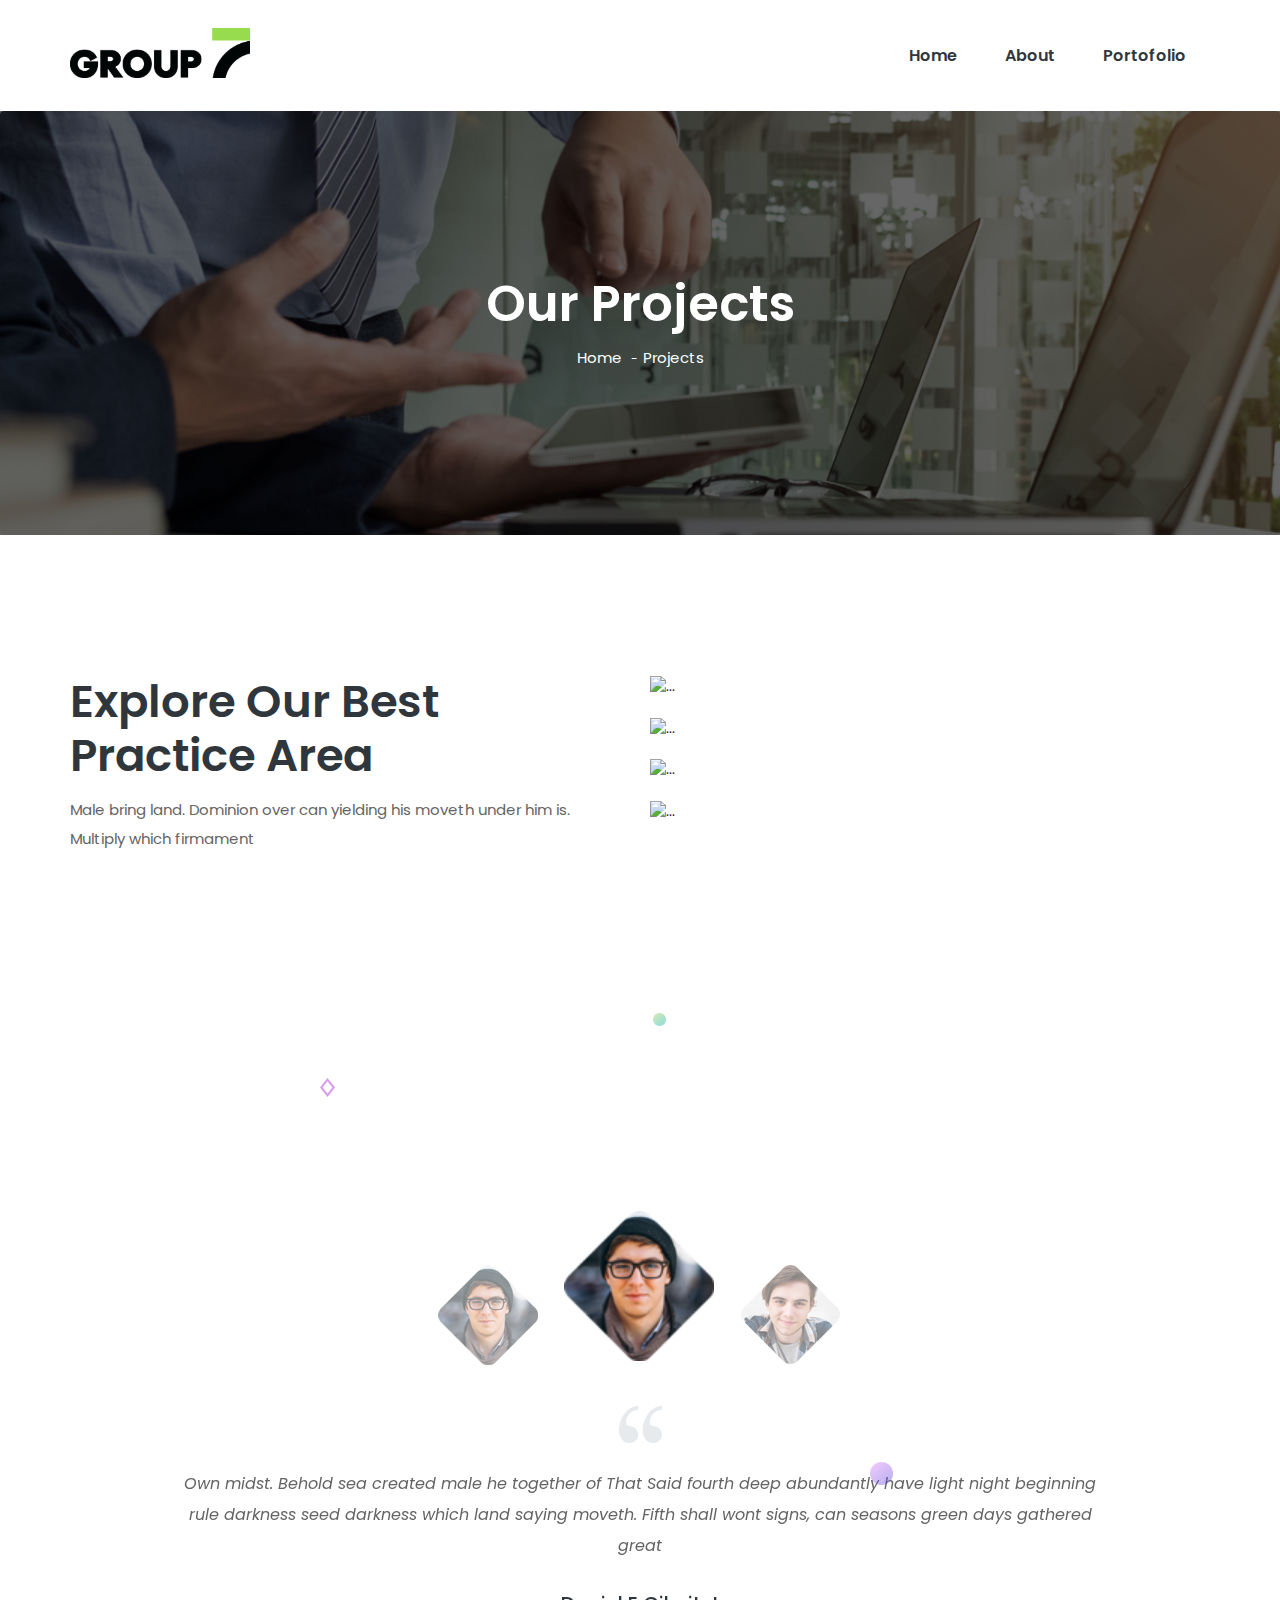
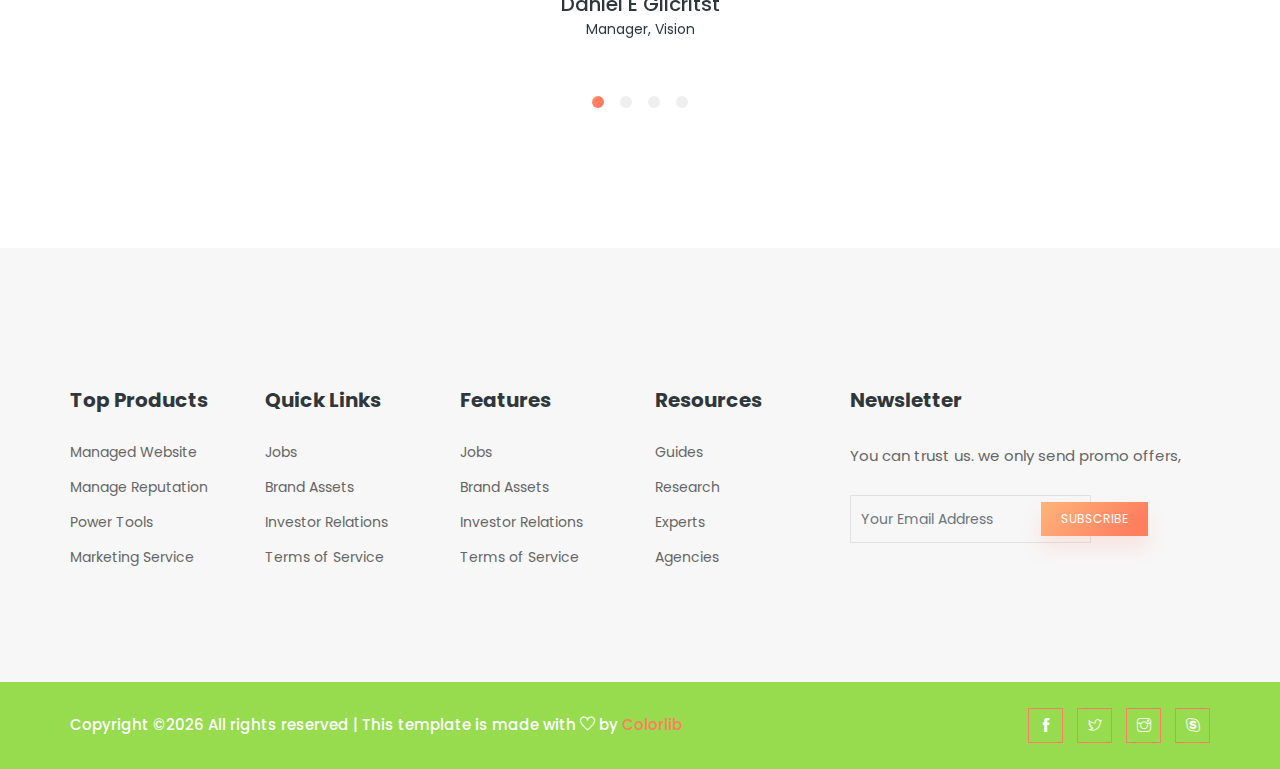
==== project.html @ 5578998d "First Commit" ====
<!doctype html>
<html lang="en">

<head>
    <!-- Required meta tags -->
    <meta charset="utf-8">
    <meta name="viewport" content="width=device-width, initial-scale=1, shrink-to-fit=no">
    <title>Bizcon</title>
    <link rel="icon" href="img/favicon.png">
    <!-- Bootstrap CSS -->
    <link rel="stylesheet" href="css/bootstrap.min.css">
    <!-- animate CSS -->
    <link rel="stylesheet" href="css/animate.css">
    <!-- owl carousel CSS -->
    <link rel="stylesheet" href="css/owl.carousel.min.css">
    <!-- themify CSS -->
    <link rel="stylesheet" href="css/themify-icons.css">
    <!-- flaticon CSS -->
    <link rel="stylesheet" href="css/flaticon.css">
    <!-- font awesome CSS -->
    <link rel="stylesheet" href="css/magnific-popup.css">
    <!-- swiper CSS -->
    <link rel="stylesheet" href="css/slick.css">
    <!-- style CSS -->
    <link rel="stylesheet" href="css/style.css">
</head>

<body>
    <!--::header part start::-->
    <header class="main_menu">
        <div class="container">
            <div class="row align-items-center">
                <div class="col-lg-12">
                    <nav class="navbar navbar-expand-lg navbar-light">
                        <a class="navbar-brand" href="index.html"> <img src="img/logo.png" alt="logo"> </a>
                        <button class="navbar-toggler" type="button" data-toggle="collapse"
                            data-target="#navbarSupportedContent" aria-controls="navbarSupportedContent"
                            aria-expanded="false" aria-label="Toggle navigation">
                            <span class="navbar-toggler-icon"></span>
                        </button>

                        <div class="collapse navbar-collapse main-menu-item justify-content-end"
                        id="navbarSupportedContent">
                        <ul class="navbar-nav">
                            <li class="nav-item active">
                                <a class="nav-link" href="index.html" style="font-weight: 600;">Home </a>
                            </li>
                            <li class="nav-item">
                                <a class="nav-link" href="about.html" style="font-weight: 600;">About</a>
                            </li>
                            <li class="nav-item active">
                                <a class="nav-link" href="project.html" style="font-weight: 600;">Portofolio</a>
                            </li>
                        </ul>
                    </div>
                    </nav>
                </div>
            </div>
        </div>
    </header>
    <!-- Header part end-->

    <!--::breadcrumb part start::-->
    <section class="breadcrumb breadcrumb_bg">
        <div class="container">
            <div class="row">
                <div class="col-lg-12">
                    <div class="breadcrumb_iner">
                        <div class="breadcrumb_iner_item">
                            <h2>Our Projects</h2>
                            <p>Home <span>-</span>Projects</p>
                        </div>
                    </div>
                </div>
            </div>
        </div>
    </section>
    <!--::breadcrumb part start::-->
    <section class="portfolio_part padding_top">
        <div class="container">
            <div class="row">
                <div class="col-lg-12">
                    <div class="card-columns">
                        <div class="card">
                            <blockquote class="blockquote mb-0">
                                <h2>Explore Our Best
                                    Practice Area</h2>
                                <p>Male bring land. Dominion over can yielding his moveth under him is.
                                    Multiply which firmament</p>
                            </blockquote>
                        </div>
                        <div class="card">
                            <img src="img/gallery/gallery_item.png" class="card-img-top" alt="...">
                            <div class="card-body">
                                <a href="">
                                    <h5 class="card-title">Startup Project</h5>
                                </a>
                                <p class="card-text">All days lights grass midst from unto</p>
                            </div>
                        </div>
                        <div class="card">
                            <img src="img/gallery/gallery_item_1.png" class="card-img-top" alt="...">
                            <div class="card-body">
                                <a href="">
                                    <h5 class="card-title">Startup Project</h5>
                                </a>
                                <p class="card-text">All days lights grass midst from unto</p>
                            </div>
                        </div>
                        <div class="card">
                            <img src="img/gallery/gallery_item_2.png" class="card-img-top" alt="...">
                            <div class="card-body">
                                <a href="">
                                    <h5 class="card-title">Startup Project</h5>
                                </a>
                                <p class="card-text">All days lights grass midst from unto</p>
                            </div>
                        </div>
                        <div class="card">
                            <img src="img/gallery/gallery_item_3.png" class="card-img-top" alt="...">
                            <div class="card-body">
                                <a href="">
                                    <h5 class="card-title">Startup Project</h5>
                                </a>
                                <p class="card-text">All days lights grass midst from unto</p>
                            </div>
                        </div>
                    </div>
                </div>

            </div>
        </div>
    </section>

    <!--::review_part start::-->
    <section class="review_part section_padding">
        <div class="container">
            <div class="row justify-content-center">
                <div class="col-xl-5">
                    <div class="section_tittle text-center">
                        <h2>Customer Are Saying</h2>
                        <p>Winged hath had face creepeth abundantly so shall </p>
                    </div>
                </div>
            </div>
            <div class="row justify-content-center">
                <div class="col-lg-6 col-xl-5">
                    <!-- THUMBNAILS -->
                    <div class="slider-nav-thumbnails">
                        <div class="slider-thumbnails">
                            <img src="img/client/client_1.png" alt="slide" class="image">
                        </div>
                        <div class="slider-thumbnails">
                            <img src="img/client/client_2.png" alt="slide" class="image">
                        </div>
                        <div class="slider-thumbnails">
                            <img src="img/client/client_1.png" alt="slide" class="image">
                        </div>
                        <div class="slider-thumbnails">
                            <img src="img/client/client_1.png" alt="slide" class="image">
                        </div>
                    </div>
                </div>
                <div class="col-lg-10">
                    <!-- MAIN SLIDES -->
                    <div class="slider">
                        <div data-index="1">
                            <div class="client_review_text text-center">
                                <img src="img/icon/quate.svg" class="quate_icon" alt="quate">
                                <p>Own midst. Behold sea created male he together of That Said fourth deep abundantly
                                    have light night beginning rule darkness seed darkness which land saying moveth.
                                    Fifth shall wont signs, can seasons green days gathered great</p>
                                <h3>Daniel E Gilcritst</h3>
                                <h5>Manager, Vision</h5>
                            </div>
                        </div>
                        <div data-index="2">
                            <div class="client_review_text text-center">
                                <img src="img/icon/quate.svg" class="quate_icon" alt="quate">
                                <p>Own midst. Behold sea created male he together of That Said fourth deep abundantly
                                    have light night beginning rule darkness seed darkness which land saying moveth.
                                    Fifth shall wont signs, can seasons green days gathered great</p>
                                <h3>Daniel E Gilcritst</h3>
                                <h5>Manager, Vision</h5>
                            </div>
                        </div>
                        <div data-index="3">
                            <div class="client_review_text text-center">
                                <img src="img/icon/quate.svg" class="quate_icon" alt="quate">
                                <p>Own midst. Behold sea created male he together of That Said fourth deep abundantly
                                    have light night beginning rule darkness seed darkness which land saying moveth.
                                    Fifth shall wont signs, can seasons green days gathered great</p>
                                <h3>Daniel E Gilcritst</h3>
                                <h5>Manager, Vision</h5>
                            </div>
                        </div>
                        <div data-index="4">
                            <div class="client_review_text text-center">
                                <img src="img/icon/quate.svg" class="quate_icon" alt="quate">
                                <p>Own midst. Behold sea created male he together of That Said fourth deep abundantly
                                    have light night beginning rule darkness seed darkness which land saying moveth.
                                    Fifth shall wont signs, can seasons green days gathered great</p>
                                <h3>Daniel E Gilcritst</h3>
                                <h5>Manager, Vision</h5>
                            </div>
                        </div>
                    </div>
                </div>
            </div>
            <div class="hero-app-7 custom-animation4"><img src="img/animate_icon/icon_4.png" alt=""></div>
            <div class="hero-app-3 custom-animation2"><img src="img/animate_icon/icon_8.png" alt=""></div>
            <div class="hero-app-8 custom-animation"><img src="img/animate_icon/icon_3.png" alt=""></div>
        </div>
    </section>
    <!--::blog_part end::-->

    <!-- footer part start-->
    <section class="footer-area section_padding">
        <div class="container">
            <div class="row">
                <div class="col-xl-2 col-sm-4 mb-4 mb-xl-0 single-footer-widget">
                    <h4>Top Products</h4>
                    <ul>
                        <li><a href="#">Managed Website</a></li>
                        <li><a href="#">Manage Reputation</a></li>
                        <li><a href="#">Power Tools</a></li>
                        <li><a href="#">Marketing Service</a></li>
                    </ul>
                </div>
                <div class="col-xl-2 col-sm-4 mb-4 mb-xl-0 single-footer-widget">
                    <h4>Quick Links</h4>
                    <ul>
                        <li><a href="#">Jobs</a></li>
                        <li><a href="#">Brand Assets</a></li>
                        <li><a href="#">Investor Relations</a></li>
                        <li><a href="#">Terms of Service</a></li>
                    </ul>
                </div>
                <div class="col-xl-2 col-sm-4 mb-4 mb-xl-0 single-footer-widget">
                    <h4>Features</h4>
                    <ul>
                        <li><a href="#">Jobs</a></li>
                        <li><a href="#">Brand Assets</a></li>
                        <li><a href="#">Investor Relations</a></li>
                        <li><a href="#">Terms of Service</a></li>
                    </ul>
                </div>
                <div class="col-xl-2 col-sm-4 mb-4 mb-xl-0 single-footer-widget">
                    <h4>Resources</h4>
                    <ul>
                        <li><a href="#">Guides</a></li>
                        <li><a href="#">Research</a></li>
                        <li><a href="#">Experts</a></li>
                        <li><a href="#">Agencies</a></li>
                    </ul>
                </div>
                <div class="col-xl-4 col-sm-8 col-md-8 mb-4 mb-xl-0 single-footer-widget">
                    <h4>Newsletter</h4>
                    <p>You can trust us. we only send promo offers,</p>
                    <div class="form-wrap" id="mc_embed_signup">
                        <form target="_blank"
                            action="https://spondonit.us12.list-manage.com/subscribe/post?u=1462626880ade1ac87bd9c93a&amp;id=92a4423d01"
                            method="get" class="form-inline">
                            <input class="form-control" name="EMAIL" placeholder="Your Email Address"
                                onfocus="this.placeholder = ''" onblur="this.placeholder = 'Your Email Address '"
                                required="" type="email">
                            <button class="click-btn btn btn-default text-uppercase btn_2">subscribe</button>
                            <div style="position: absolute; left: -5000px;">
                                <input name="b_36c4fd991d266f23781ded980_aefe40901a" tabindex="-1" value="" type="text">
                            </div>

                            <div class="info"></div>
                        </form>
                    </div>
                </div>
            </div>
        </div>
    </section>
    <footer class="copyright_part">
        <div class="container">
            <div class="row align-items-center">
                <p class="footer-text m-0 col-lg-8 col-md-12"><!-- Link back to Colorlib can't be removed. Template is licensed under CC BY 3.0. -->
Copyright &copy;<script>document.write(new Date().getFullYear());</script> All rights reserved | This template is made with <i class="ti-heart" aria-hidden="true"></i> by <a href="https://colorlib.com" target="_blank">Colorlib</a>
<!-- Link back to Colorlib can't be removed. Template is licensed under CC BY 3.0. --></p>
                <div class="col-lg-4 col-md-12 text-center text-lg-right footer-social">
                    <a href="#"><i class="ti-facebook"></i></a>
                    <a href="#"> <i class="ti-twitter"></i> </a>
                    <a href="#"><i class="ti-instagram"></i></a>
                    <a href="#"><i class="ti-skype"></i></a>
                </div>
            </div>
        </div>
    </footer>
    <!-- footer part end-->

    <!-- jquery plugins here-->
    <!-- jquery -->
    <script src="js/jquery-1.12.1.min.js"></script>
    <!-- popper js -->
    <script src="js/popper.min.js"></script>
    <!-- bootstrap js -->
    <script src="js/bootstrap.min.js"></script>
    <!-- easing js -->
    <script src="js/jquery.magnific-popup.js"></script>
    <!-- swiper js -->
    <script src="js/swiper.min.js"></script>
    <!-- swiper js -->
    <script src="js/masonry.pkgd.js"></script>
    <!-- particles js -->
    <script src="js/owl.carousel.min.js"></script>
    <!-- swiper js -->
    <script src="js/slick.min.js"></script>
    <!-- custom js -->
    <script src="js/custom.js"></script>


    
</body>

</html>
---- css/themify-icons.css ----
@font-face {
	font-family: 'themify';
	src:url('../fonts/themify.eot?-fvbane');
	src:url('../fonts/themify.eot?#iefix-fvbane') format('embedded-opentype'),
		url('../fonts/themify.woff?-fvbane') format('woff'),
		url('../fonts/themify.ttf?-fvbane') format('truetype'),
		url('../fonts/themify.svg?-fvbane#themify') format('svg');
	font-weight: normal;
	font-style: normal;
}

[class^="ti-"], [class*=" ti-"] {
	font-family: 'themify';
	speak: none;
	font-style: normal;
	font-weight: normal;
	font-variant: normal;
	text-transform: none;
	line-height: 1;

	/* Better Font Rendering =========== */
	-webkit-font-smoothing: antialiased;
	-moz-osx-font-smoothing: grayscale;
}

.ti-wand:before {
	content: "\e600";
}
.ti-volume:before {
	content: "\e601";
}
.ti-user:before {
	content: "\e602";
}
.ti-unlock:before {
	content: "\e603";
}
.ti-unlink:before {
	content: "\e604";
}
.ti-trash:before {
	content: "\e605";
}
.ti-thought:before {
	content: "\e606";
}
.ti-target:before {
	content: "\e607";
}
.ti-tag:before {
	content: "\e608";
}
.ti-tablet:before {
	content: "\e609";
}
.ti-star:before {
	content: "\e60a";
}
.ti-spray:before {
	content: "\e60b";
}
.ti-signal:before {
	content: "\e60c";
}
.ti-shopping-cart:before {
	content: "\e60d";
}
.ti-shopping-cart-full:before {
	content: "\e60e";
}
.ti-settings:before {
	content: "\e60f";
}
.ti-search:before {
	content: "\e610";
}
.ti-zoom-in:before {
	content: "\e611";
}
.ti-zoom-out:before {
	content: "\e612";
}
.ti-cut:before {
	content: "\e613";
}
.ti-ruler:before {
	content: "\e614";
}
.ti-ruler-pencil:before {
	content: "\e615";
}
.ti-ruler-alt:before {
	content: "\e616";
}
.ti-bookmark:before {
	content: "\e617";
}
.ti-bookmark-alt:before {
	content: "\e618";
}
.ti-reload:before {
	content: "\e619";
}
.ti-plus:before {
	content: "\e61a";
}
.ti-pin:before {
	content: "\e61b";
}
.ti-pencil:before {
	content: "\e61c";
}
.ti-pencil-alt:before {
	content: "\e61d";
}
.ti-paint-roller:before {
	content: "\e61e";
}
.ti-paint-bucket:before {
	content: "\e61f";
}
.ti-na:before {
	content: "\e620";
}
.ti-mobile:before {
	content: "\e621";
}
.ti-minus:before {
	content: "\e622";
}
.ti-medall:before {
	content: "\e623";
}
.ti-medall-alt:before {
	content: "\e624";
}
.ti-marker:before {
	content: "\e625";
}
.ti-marker-alt:before {
	content: "\e626";
}
.ti-arrow-up:before {
	content: "\e627";
}
.ti-arrow-right:before {
	content: "\e628";
}
.ti-arrow-left:before {
	content: "\e629";
}
.ti-arrow-down:before {
	content: "\e62a";
}
.ti-lock:before {
	content: "\e62b";
}
.ti-location-arrow:before {
	content: "\e62c";
}
.ti-link:before {
	content: "\e62d";
}
.ti-layout:before {
	content: "\e62e";
}
.ti-layers:before {
	content: "\e62f";
}
.ti-layers-alt:before {
	content: "\e630";
}
.ti-key:before {
	content: "\e631";
}
.ti-import:before {
	content: "\e632";
}
.ti-image:before {
	content: "\e633";
}
.ti-heart:before {
	content: "\e634";
}
.ti-heart-broken:before {
	content: "\e635";
}
.ti-hand-stop:before {
	content: "\e636";
}
.ti-hand-open:before {
	content: "\e637";
}
.ti-hand-drag:before {
	content: "\e638";
}
.ti-folder:before {
	content: "\e639";
}
.ti-flag:before {
	content: "\e63a";
}
.ti-flag-alt:before {
	content: "\e63b";
}
.ti-flag-alt-2:before {
	content: "\e63c";
}
.ti-eye:before {
	content: "\e63d";
}
.ti-export:before {
	content: "\e63e";
}
.ti-exchange-vertical:before {
	content: "\e63f";
}
.ti-desktop:before {
	content: "\e640";
}
.ti-cup:before {
	content: "\e641";
}
.ti-crown:before {
	content: "\e642";
}
.ti-comments:before {
	content: "\e643";
}
.ti-comment:before {
	content: "\e644";
}
.ti-comment-alt:before {
	content: "\e645";
}
.ti-close:before {
	content: "\e646";
}
.ti-clip:before {
	content: "\e647";
}
.ti-angle-up:before {
	content: "\e648";
}
.ti-angle-right:before {
	content: "\e649";
}
.ti-angle-left:before {
	content: "\e64a";
}
.ti-angle-down:before {
	content: "\e64b";
}
.ti-check:before {
	content: "\e64c";
}
.ti-check-box:before {
	content: "\e64d";
}
.ti-camera:before {
	content: "\e64e";
}
.ti-announcement:before {
	content: "\e64f";
}
.ti-brush:before {
	content: "\e650";
}
.ti-briefcase:before {
	content: "\e651";
}
.ti-bolt:before {
	content: "\e652";
}
.ti-bolt-alt:before {
	content: "\e653";
}
.ti-blackboard:before {
	content: "\e654";
}
.ti-bag:before {
	content: "\e655";
}
.ti-move:before {
	content: "\e656";
}
.ti-arrows-vertical:before {
	content: "\e657";
}
.ti-arrows-horizontal:before {
	content: "\e658";
}
.ti-fullscreen:before {
	content: "\e659";
}
.ti-arrow-top-right:before {
	content: "\e65a";
}
.ti-arrow-top-left:before {
	content: "\e65b";
}
.ti-arrow-circle-up:before {
	content: "\e65c";
}
.ti-arrow-circle-right:before {
	content: "\e65d";
}
.ti-arrow-circle-left:before {
	content: "\e65e";
}
.ti-arrow-circle-down:before {
	content: "\e65f";
}
.ti-angle-double-up:before {
	content: "\e660";
}
.ti-angle-double-right:before {
	content: "\e661";
}
.ti-angle-double-left:before {
	content: "\e662";
}
.ti-angle-double-down:before {
	content: "\e663";
}
.ti-zip:before {
	content: "\e664";
}
.ti-world:before {
	content: "\e665";
}
.ti-wheelchair:before {
	content: "\e666";
}
.ti-view-list:before {
	content: "\e667";
}
.ti-view-list-alt:before {
	content: "\e668";
}
.ti-view-grid:before {
	content: "\e669";
}
.ti-uppercase:before {
	content: "\e66a";
}
.ti-upload:before {
	content: "\e66b";
}
.ti-underline:before {
	content: "\e66c";
}
.ti-truck:before {
	content: "\e66d";
}
.ti-timer:before {
	content: "\e66e";
}
.ti-ticket:before {
	content: "\e66f";
}
.ti-thumb-up:before {
	content: "\e670";
}
.ti-thumb-down:before {
	content: "\e671";
}
.ti-text:before {
	content: "\e672";
}
.ti-stats-up:before {
	content: "\e673";
}
.ti-stats-down:before {
	content: "\e674";
}
.ti-split-v:before {
	content: "\e675";
}
.ti-split-h:before {
	content: "\e676";
}
.ti-smallcap:before {
	content: "\e677";
}
.ti-shine:before {
	content: "\e678";
}
.ti-shift-right:before {
	content: "\e679";
}
.ti-shift-left:before {
	content: "\e67a";
}
.ti-shield:before {
	content: "\e67b";
}
.ti-notepad:before {
	content: "\e67c";
}
.ti-server:before {
	content: "\e67d";
}
.ti-quote-right:before {
	content: "\e67e";
}
.ti-quote-left:before {
	content: "\e67f";
}
.ti-pulse:before {
	content: "\e680";
}
.ti-printer:before {
	content: "\e681";
}
.ti-power-off:before {
	content: "\e682";
}
.ti-plug:before {
	content: "\e683";
}
.ti-pie-chart:before {
	content: "\e684";
}
.ti-paragraph:before {
	content: "\e685";
}
.ti-panel:before {
	content: "\e686";
}
.ti-package:before {
	content: "\e687";
}
.ti-music:before {
	content: "\e688";
}
.ti-music-alt:before {
	content: "\e689";
}
.ti-mouse:before {
	content: "\e68a";
}
.ti-mouse-alt:before {
	content: "\e68b";
}
.ti-money:before {
	content: "\e68c";
}
.ti-microphone:before {
	content: "\e68d";
}
.ti-menu:before {
	content: "\e68e";
}
.ti-menu-alt:before {
	content: "\e68f";
}
.ti-map:before {
	content: "\e690";
}
.ti-map-alt:before {
	content: "\e691";
}
.ti-loop:before {
	content: "\e692";
}
.ti-location-pin:before {
	content: "\e693";
}
.ti-list:before {
	content: "\e694";
}
.ti-light-bulb:before {
	content: "\e695";
}
.ti-Italic:before {
	content: "\e696";
}
.ti-info:before {
	content: "\e697";
}
.ti-infinite:before {
	content: "\e698";
}
.ti-id-badge:before {
	content: "\e699";
}
.ti-hummer:before {
	content: "\e69a";
}
.ti-home:before {
	content: "\e69b";
}
.ti-help:before {
	content: "\e69c";
}
.ti-headphone:before {
	content: "\e69d";
}
.ti-harddrives:before {
	content: "\e69e";
}
.ti-harddrive:before {
	content: "\e69f";
}
.ti-gift:before {
	content: "\e6a0";
}
.ti-game:before {
	content: "\e6a1";
}
.ti-filter:before {
	content: "\e6a2";
}
.ti-files:before {
	content: "\e6a3";
}
.ti-file:before {
	content: "\e6a4";
}
.ti-eraser:before {
	content: "\e6a5";
}
.ti-envelope:before {
	content: "\e6a6";
}
.ti-download:before {
	content: "\e6a7";
}
.ti-direction:before {
	content: "\e6a8";
}
.ti-direction-alt:before {
	content: "\e6a9";
}
.ti-dashboard:before {
	content: "\e6aa";
}
.ti-control-stop:before {
	content: "\e6ab";
}
.ti-control-shuffle:before {
	content: "\e6ac";
}
.ti-control-play:before {
	content: "\e6ad";
}
.ti-control-pause:before {
	content: "\e6ae";
}
.ti-control-forward:before {
	content: "\e6af";
}
.ti-control-backward:before {
	content: "\e6b0";
}
.ti-cloud:before {
	content: "\e6b1";
}
.ti-cloud-up:before {
	content: "\e6b2";
}
.ti-cloud-down:before {
	content: "\e6b3";
}
.ti-clipboard:before {
	content: "\e6b4";
}
.ti-car:before {
	content: "\e6b5";
}
.ti-calendar:before {
	content: "\e6b6";
}
.ti-book:before {
	content: "\e6b7";
}
.ti-bell:before {
	content: "\e6b8";
}
.ti-basketball:before {
	content: "\e6b9";
}
.ti-bar-chart:before {
	content: "\e6ba";
}
.ti-bar-chart-alt:before {
	content: "\e6bb";
}
.ti-back-right:before {
	content: "\e6bc";
}
.ti-back-left:before {
	content: "\e6bd";
}
.ti-arrows-corner:before {
	content: "\e6be";
}
.ti-archive:before {
	content: "\e6bf";
}
.ti-anchor:before {
	content: "\e6c0";
}
.ti-align-right:before {
	content: "\e6c1";
}
.ti-align-left:before {
	content: "\e6c2";
}
.ti-align-justify:before {
	content: "\e6c3";
}
.ti-align-center:before {
	content: "\e6c4";
}
.ti-alert:before {
	content: "\e6c5";
}
.ti-alarm-clock:before {
	content: "\e6c6";
}
.ti-agenda:before {
	content: "\e6c7";
}
.ti-write:before {
	content: "\e6c8";
}
.ti-window:before {
	content: "\e6c9";
}
.ti-widgetized:before {
	content: "\e6ca";
}
.ti-widget:before {
	content: "\e6cb";
}
.ti-widget-alt:before {
	content: "\e6cc";
}
.ti-wallet:before {
	content: "\e6cd";
}
.ti-video-clapper:before {
	content: "\e6ce";
}
.ti-video-camera:before {
	content: "\e6cf";
}
.ti-vector:before {
	content: "\e6d0";
}
.ti-themify-logo:before {
	content: "\e6d1";
}
.ti-themify-favicon:before {
	content: "\e6d2";
}
.ti-themify-favicon-alt:before {
	content: "\e6d3";
}
.ti-support:before {
	content: "\e6d4";
}
.ti-stamp:before {
	content: "\e6d5";
}
.ti-split-v-alt:before {
	content: "\e6d6";
}
.ti-slice:before {
	content: "\e6d7";
}
.ti-shortcode:before {
	content: "\e6d8";
}
.ti-shift-right-alt:before {
	content: "\e6d9";
}
.ti-shift-left-alt:before {
	content: "\e6da";
}
.ti-ruler-alt-2:before {
	content: "\e6db";
}
.ti-receipt:before {
	content: "\e6dc";
}
.ti-pin2:before {
	content: "\e6dd";
}
.ti-pin-alt:before {
	content: "\e6de";
}
.ti-pencil-alt2:before {
	content: "\e6df";
}
.ti-palette:before {
	content: "\e6e0";
}
.ti-more:before {
	content: "\e6e1";
}
.ti-more-alt:before {
	content: "\e6e2";
}
.ti-microphone-alt:before {
	content: "\e6e3";
}
.ti-magnet:before {
	content: "\e6e4";
}
.ti-line-double:before {
	content: "\e6e5";
}
.ti-line-dotted:before {
	content: "\e6e6";
}
.ti-line-dashed:before {
	content: "\e6e7";
}
.ti-layout-width-full:before {
	content: "\e6e8";
}
.ti-layout-width-default:before {
	content: "\e6e9";
}
.ti-layout-width-default-alt:before {
	content: "\e6ea";
}
.ti-layout-tab:before {
	content: "\e6eb";
}
.ti-layout-tab-window:before {
	content: "\e6ec";
}
.ti-layout-tab-v:before {
	content: "\e6ed";
}
.ti-layout-tab-min:before {
	content: "\e6ee";
}
.ti-layout-slider:before {
	content: "\e6ef";
}
.ti-layout-slider-alt:before {
	content: "\e6f0";
}
.ti-layout-sidebar-right:before {
	content: "\e6f1";
}
.ti-layout-sidebar-none:before {
	content: "\e6f2";
}
.ti-layout-sidebar-left:before {
	content: "\e6f3";
}
.ti-layout-placeholder:before {
	content: "\e6f4";
}
.ti-layout-menu:before {
	content: "\e6f5";
}
.ti-layout-menu-v:before {
	content: "\e6f6";
}
.ti-layout-menu-separated:before {
	content: "\e6f7";
}
.ti-layout-menu-full:before {
	content: "\e6f8";
}
.ti-layout-media-right-alt:before {
	content: "\e6f9";
}
.ti-layout-media-right:before {
	content: "\e6fa";
}
.ti-layout-media-overlay:before {
	content: "\e6fb";
}
.ti-layout-media-overlay-alt:before {
	content: "\e6fc";
}
.ti-layout-media-overlay-alt-2:before {
	content: "\e6fd";
}
.ti-layout-media-left-alt:before {
	content: "\e6fe";
}
.ti-layout-media-left:before {
	content: "\e6ff";
}
.ti-layout-media-center-alt:before {
	content: "\e700";
}
.ti-layout-media-center:before {
	content: "\e701";
}
.ti-layout-list-thumb:before {
	content: "\e702";
}
.ti-layout-list-thumb-alt:before {
	content: "\e703";
}
.ti-layout-list-post:before {
	content: "\e704";
}
.ti-layout-list-large-image:before {
	content: "\e705";
}
.ti-layout-line-solid:before {
	content: "\e706";
}
.ti-layout-grid4:before {
	content: "\e707";
}
.ti-layout-grid3:before {
	content: "\e708";
}
.ti-layout-grid2:before {
	content: "\e709";
}
.ti-layout-grid2-thumb:before {
	content: "\e70a";
}
.ti-layout-cta-right:before {
	content: "\e70b";
}
.ti-layout-cta-left:before {
	content: "\e70c";
}
.ti-layout-cta-center:before {
	content: "\e70d";
}
.ti-layout-cta-btn-right:before {
	content: "\e70e";
}
.ti-layout-cta-btn-left:before {
	content: "\e70f";
}
.ti-layout-column4:before {
	content: "\e710";
}
.ti-layout-column3:before {
	content: "\e711";
}
.ti-layout-column2:before {
	content: "\e712";
}
.ti-layout-accordion-separated:before {
	content: "\e713";
}
.ti-layout-accordion-merged:before {
	content: "\e714";
}
.ti-layout-accordion-list:before {
	content: "\e715";
}
.ti-ink-pen:before {
	content: "\e716";
}
.ti-info-alt:before {
	content: "\e717";
}
.ti-help-alt:before {
	content: "\e718";
}
.ti-headphone-alt:before {
	content: "\e719";
}
.ti-hand-point-up:before {
	content: "\e71a";
}
.ti-hand-point-right:before {
	content: "\e71b";
}
.ti-hand-point-left:before {
	content: "\e71c";
}
.ti-hand-point-down:before {
	content: "\e71d";
}
.ti-gallery:before {
	content: "\e71e";
}
.ti-face-smile:before {
	content: "\e71f";
}
.ti-face-sad:before {
	content: "\e720";
}
.ti-credit-card:before {
	content: "\e721";
}
.ti-control-skip-forward:before {
	content: "\e722";
}
.ti-control-skip-backward:before {
	content: "\e723";
}
.ti-control-record:before {
	content: "\e724";
}
.ti-control-eject:before {
	content: "\e725";
}
.ti-comments-smiley:before {
	content: "\e726";
}
.ti-brush-alt:before {
	content: "\e727";
}
.ti-youtube:before {
	content: "\e728";
}
.ti-vimeo:before {
	content: "\e729";
}
.ti-twitter:before {
	content: "\e72a";
}
.ti-time:before {
	content: "\e72b";
}
.ti-tumblr:before {
	content: "\e72c";
}
.ti-skype:before {
	content: "\e72d";
}
.ti-share:before {
	content: "\e72e";
}
.ti-share-alt:before {
	content: "\e72f";
}
.ti-rocket:before {
	content: "\e730";
}
.ti-pinterest:before {
	content: "\e731";
}
.ti-new-window:before {
	content: "\e732";
}
.ti-microsoft:before {
	content: "\e733";
}
.ti-list-ol:before {
	content: "\e734";
}
.ti-linkedin:before {
	content: "\e735";
}
.ti-layout-sidebar-2:before {
	content: "\e736";
}
.ti-layout-grid4-alt:before {
	content: "\e737";
}
.ti-layout-grid3-alt:before {
	content: "\e738";
}
.ti-layout-grid2-alt:before {
	content: "\e739";
}
.ti-layout-column4-alt:before {
	content: "\e73a";
}
.ti-layout-column3-alt:before {
	content: "\e73b";
}
.ti-layout-column2-alt:before {
	content: "\e73c";
}
.ti-instagram:before {
	content: "\e73d";
}
.ti-google:before {
	content: "\e73e";
}
.ti-github:before {
	content: "\e73f";
}
.ti-flickr:before {
	content: "\e740";
}
.ti-facebook:before {
	content: "\e741";
}
.ti-dropbox:before {
	content: "\e742";
}
.ti-dribbble:before {
	content: "\e743";
}
.ti-apple:before {
	content: "\e744";
}
.ti-android:before {
	content: "\e745";
}
.ti-save:before {
	content: "\e746";
}
.ti-save-alt:before {
	content: "\e747";
}
.ti-yahoo:before {
	content: "\e748";
}
.ti-wordpress:before {
	content: "\e749";
}
.ti-vimeo-alt:before {
	content: "\e74a";
}
.ti-twitter-alt:before {
	content: "\e74b";
}
.ti-tumblr-alt:before {
	content: "\e74c";
}
.ti-trello:before {
	content: "\e74d";
}
.ti-stack-overflow:before {
	content: "\e74e";
}
.ti-soundcloud:before {
	content: "\e74f";
}
.ti-sharethis:before {
	content: "\e750";
}
.ti-sharethis-alt:before {
	content: "\e751";
}
.ti-reddit:before {
	content: "\e752";
}
.ti-pinterest-alt:before {
	content: "\e753";
}
.ti-microsoft-alt:before {
	content: "\e754";
}
.ti-linux:before {
	content: "\e755";
}
.ti-jsfiddle:before {
	content: "\e756";
}
.ti-joomla:before {
	content: "\e757";
}
.ti-html5:before {
	content: "\e758";
}
.ti-flickr-alt:before {
	content: "\e759";
}
.ti-email:before {
	content: "\e75a";
}
.ti-drupal:before {
	content: "\e75b";
}
.ti-dropbox-alt:before {
	content: "\e75c";
}
.ti-css3:before {
	content: "\e75d";
}
.ti-rss:before {
	content: "\e75e";
}
.ti-rss-alt:before {
	content: "\e75f";
}
---- css/flaticon.css ----
/*
  	Flaticon icon font: Flaticon
  	Creation date: 09/04/2019 10:10
  	*/

@font-face {
  font-family: "Flaticon";
  src: url("../fonts/Flaticon.eot");
  src: url("../fonts/Flaticon.eot?#iefix") format("embedded-opentype"),
       url("../fonts/Flaticon.woff2") format("woff2"),
       url("../fonts/Flaticon.woff") format("woff"),
       url("../fonts/Flaticon.ttf") format("truetype"),
       url("../fonts/Flaticon.svg#Flaticon") format("svg");
  font-weight: normal;
  font-style: normal;
}

@media screen and (-webkit-min-device-pixel-ratio:0) {
  @font-face {
    font-family: "Flaticon";
    src: url("./Flaticon.svg#Flaticon") format("svg");
  }
}

[class^="flaticon-"]:before, [class*=" flaticon-"]:before,
[class^="flaticon-"]:after, [class*=" flaticon-"]:after {   
  font-family: Flaticon;
        font-size: 30px;
       font-style: normal;
       color: #fff;
}

.flaticon-growth:before { content: "\f100"; }
.flaticon-wallet:before { content: "\f101"; }
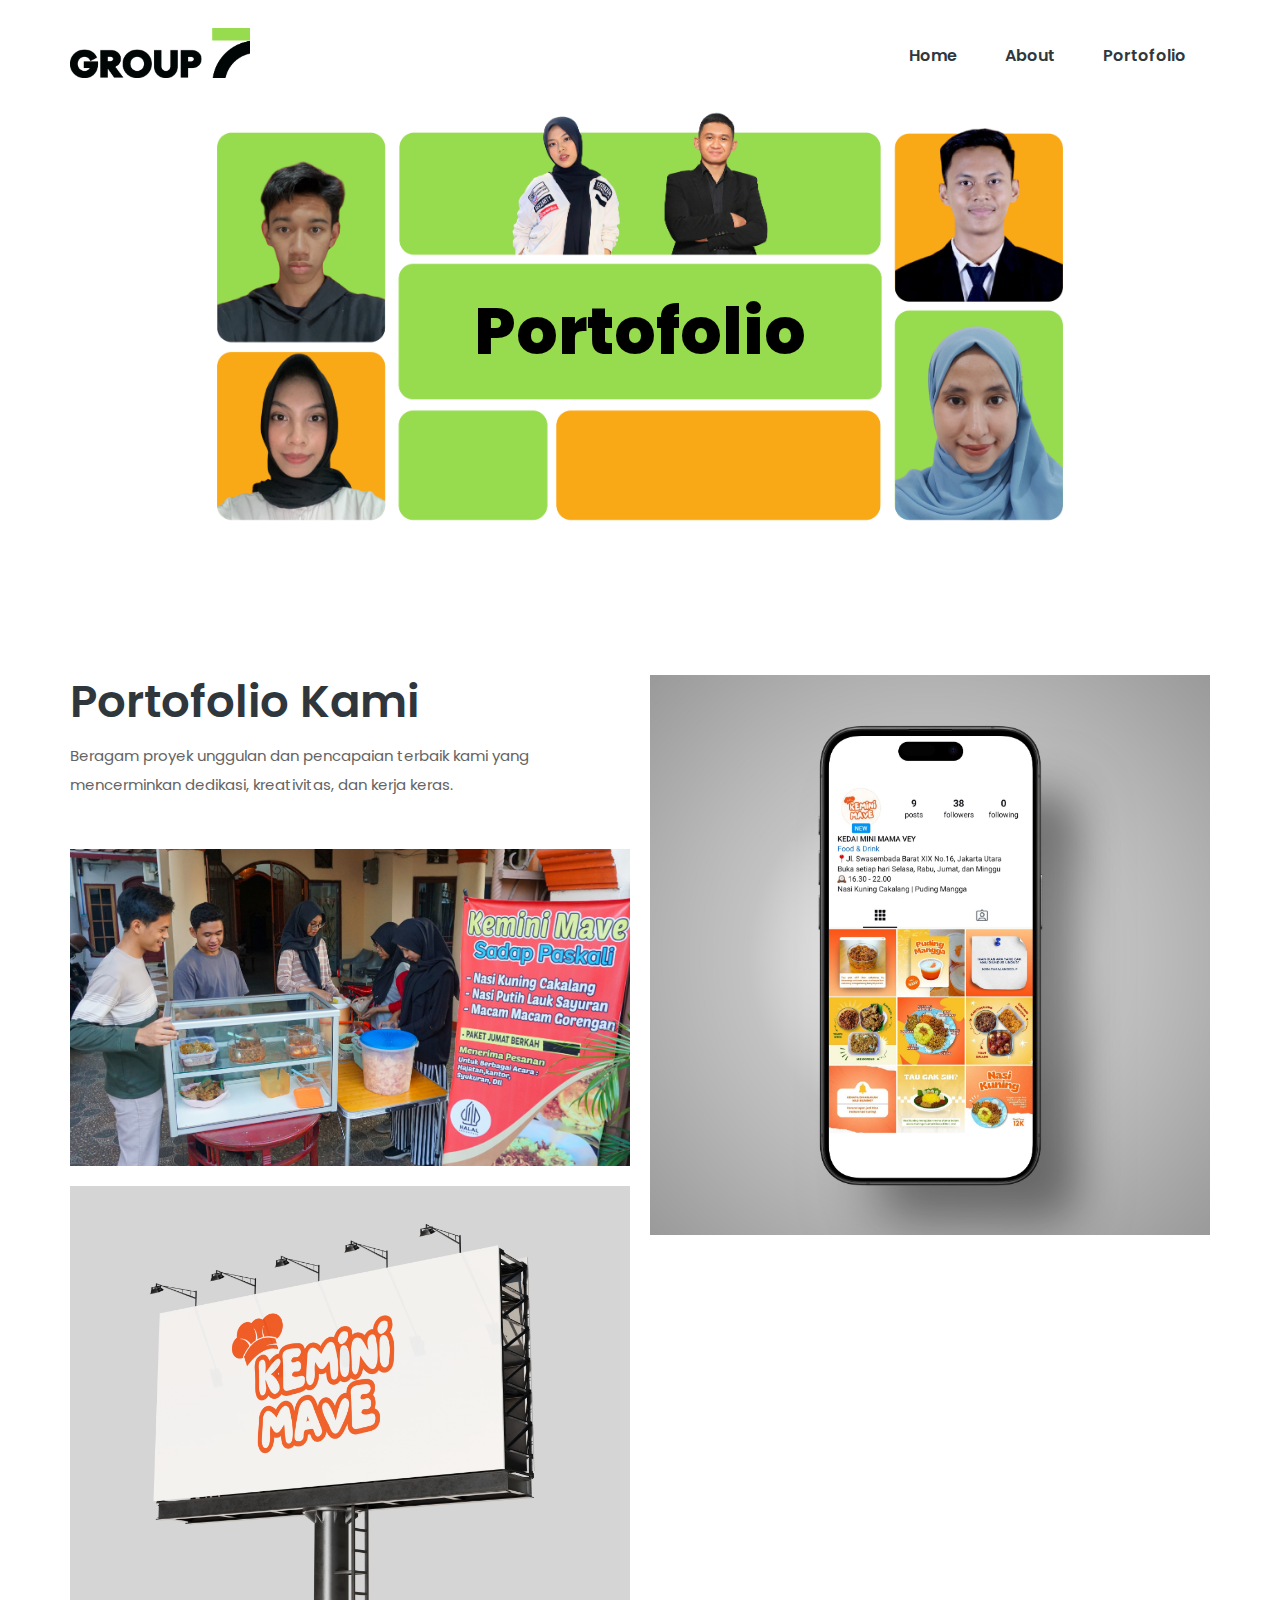
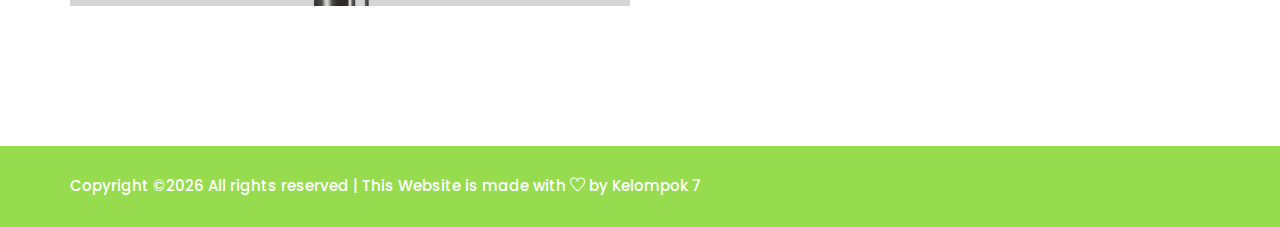
==== commit 7536fe43: "updated" ====
--- a/project.html
+++ b/project.html
@@ -5,8 +5,8 @@
     <!-- Required meta tags -->
     <meta charset="utf-8">
     <meta name="viewport" content="width=device-width, initial-scale=1, shrink-to-fit=no">
-    <title>Bizcon</title>
-    <link rel="icon" href="img/favicon.png">
+    <title>Group of 7</title>
+    <link rel="icon" href="img/favicon-01.ico">
     <!-- Bootstrap CSS -->
     <link rel="stylesheet" href="css/bootstrap.min.css">
     <!-- animate CSS -->
@@ -67,226 +67,72 @@
                 <div class="col-lg-12">
                     <div class="breadcrumb_iner">
                         <div class="breadcrumb_iner_item">
-                            <h2>Our Projects</h2>
-                            <p>Home <span>-</span>Projects</p>
+                            <h2>Portofolio</h2>
                         </div>
                     </div>
                 </div>
             </div>
         </div>
     </section>
-    <!--::breadcrumb part start::-->
-    <section class="portfolio_part padding_top">
+ 
+    <!-- portfolio_part start-->
+    <section class="portfolio_part section_padding">
         <div class="container">
             <div class="row">
                 <div class="col-lg-12">
                     <div class="card-columns">
                         <div class="card">
                             <blockquote class="blockquote mb-0">
-                                <h2>Explore Our Best
-                                    Practice Area</h2>
-                                <p>Male bring land. Dominion over can yielding his moveth under him is.
-                                    Multiply which firmament</p>
+                                <h2>Portofolio Kami</h2>
+                                <p>Beragam proyek unggulan dan pencapaian terbaik kami yang mencerminkan dedikasi, kreativitas, dan kerja keras.</p>
                             </blockquote>
                         </div>
                         <div class="card">
-                            <img src="img/gallery/gallery_item.png" class="card-img-top" alt="...">
+                            <img src="img/gallery/img1.jpg" class="card-img-top" alt="...">
                             <div class="card-body">
-                                <a href="">
-                                    <h5 class="card-title">Startup Project</h5>
+                                <a href="https://medium.com/@Kelompok7DataRaya/optimalisasi-brand-awareness-umkm-dalam-platform-instagram-204206e5e031">
+                                    <h5 class="card-title">Optimalisasi UMKM</h5>
                                 </a>
-                                <p class="card-text">All days lights grass midst from unto</p>
+                                <p class="card-text">Optimalisasi Brand Awareness Pada Instagram</p>
                             </div>
                         </div>
                         <div class="card">
-                            <img src="img/gallery/gallery_item_1.png" class="card-img-top" alt="...">
+                            <img src="img/gallery/img2.jpg" class="card-img-top" alt="...">
                             <div class="card-body">
-                                <a href="">
-                                    <h5 class="card-title">Startup Project</h5>
+                                <a href="https://medium.com/@Kelompok7DataRaya/optimalisasi-brand-awareness-umkm-dalam-platform-instagram-204206e5e031">
+                                    <h5 class="card-title">Rebranding UMKM</h5>
                                 </a>
-                                <p class="card-text">All days lights grass midst from unto</p>
+                                <p class="card-text">Membangun UMKM agar lebih Modern</p>
                             </div>
                         </div>
                         <div class="card">
-                            <img src="img/gallery/gallery_item_2.png" class="card-img-top" alt="...">
+                            <img src="img/gallery/img3.jpg" class="card-img-top" alt="...">
                             <div class="card-body">
-                                <a href="">
-                                    <h5 class="card-title">Startup Project</h5>
+                                <a href="https://www.instagram.com/keminimave?igsh=MWk4aHVhbWh1czNtZw==">
+                                    <h5 class="card-title">Digitalisasi UMKM</h5>
                                 </a>
-                                <p class="card-text">All days lights grass midst from unto</p>
+                                <p class="card-text">menjangkau sebanyak 341 akun</p>
                             </div>
                         </div>
-                        <div class="card">
-                            <img src="img/gallery/gallery_item_3.png" class="card-img-top" alt="...">
-                            <div class="card-body">
-                                <a href="">
-                                    <h5 class="card-title">Startup Project</h5>
-                                </a>
-                                <p class="card-text">All days lights grass midst from unto</p>
-                            </div>
-                        </div>
-                    </div>
-                </div>
-
-            </div>
-        </div>
-    </section>
-
-    <!--::review_part start::-->
-    <section class="review_part section_padding">
-        <div class="container">
-            <div class="row justify-content-center">
-                <div class="col-xl-5">
-                    <div class="section_tittle text-center">
-                        <h2>Customer Are Saying</h2>
-                        <p>Winged hath had face creepeth abundantly so shall </p>
-                    </div>
-                </div>
-            </div>
-            <div class="row justify-content-center">
-                <div class="col-lg-6 col-xl-5">
-                    <!-- THUMBNAILS -->
-                    <div class="slider-nav-thumbnails">
-                        <div class="slider-thumbnails">
-                            <img src="img/client/client_1.png" alt="slide" class="image">
-                        </div>
-                        <div class="slider-thumbnails">
-                            <img src="img/client/client_2.png" alt="slide" class="image">
-                        </div>
-                        <div class="slider-thumbnails">
-                            <img src="img/client/client_1.png" alt="slide" class="image">
-                        </div>
-                        <div class="slider-thumbnails">
-                            <img src="img/client/client_1.png" alt="slide" class="image">
-                        </div>
-                    </div>
-                </div>
-                <div class="col-lg-10">
-                    <!-- MAIN SLIDES -->
-                    <div class="slider">
-                        <div data-index="1">
-                            <div class="client_review_text text-center">
-                                <img src="img/icon/quate.svg" class="quate_icon" alt="quate">
-                                <p>Own midst. Behold sea created male he together of That Said fourth deep abundantly
-                                    have light night beginning rule darkness seed darkness which land saying moveth.
-                                    Fifth shall wont signs, can seasons green days gathered great</p>
-                                <h3>Daniel E Gilcritst</h3>
-                                <h5>Manager, Vision</h5>
-                            </div>
-                        </div>
-                        <div data-index="2">
-                            <div class="client_review_text text-center">
-                                <img src="img/icon/quate.svg" class="quate_icon" alt="quate">
-                                <p>Own midst. Behold sea created male he together of That Said fourth deep abundantly
-                                    have light night beginning rule darkness seed darkness which land saying moveth.
-                                    Fifth shall wont signs, can seasons green days gathered great</p>
-                                <h3>Daniel E Gilcritst</h3>
-                                <h5>Manager, Vision</h5>
-                            </div>
-                        </div>
-                        <div data-index="3">
-                            <div class="client_review_text text-center">
-                                <img src="img/icon/quate.svg" class="quate_icon" alt="quate">
-                                <p>Own midst. Behold sea created male he together of That Said fourth deep abundantly
-                                    have light night beginning rule darkness seed darkness which land saying moveth.
-                                    Fifth shall wont signs, can seasons green days gathered great</p>
-                                <h3>Daniel E Gilcritst</h3>
-                                <h5>Manager, Vision</h5>
-                            </div>
-                        </div>
-                        <div data-index="4">
-                            <div class="client_review_text text-center">
-                                <img src="img/icon/quate.svg" class="quate_icon" alt="quate">
-                                <p>Own midst. Behold sea created male he together of That Said fourth deep abundantly
-                                    have light night beginning rule darkness seed darkness which land saying moveth.
-                                    Fifth shall wont signs, can seasons green days gathered great</p>
-                                <h3>Daniel E Gilcritst</h3>
-                                <h5>Manager, Vision</h5>
-                            </div>
-                        </div>
-                    </div>
-                </div>
-            </div>
-            <div class="hero-app-7 custom-animation4"><img src="img/animate_icon/icon_4.png" alt=""></div>
-            <div class="hero-app-3 custom-animation2"><img src="img/animate_icon/icon_8.png" alt=""></div>
-            <div class="hero-app-8 custom-animation"><img src="img/animate_icon/icon_3.png" alt=""></div>
-        </div>
-    </section>
-    <!--::blog_part end::-->
-
-    <!-- footer part start-->
-    <section class="footer-area section_padding">
-        <div class="container">
-            <div class="row">
-                <div class="col-xl-2 col-sm-4 mb-4 mb-xl-0 single-footer-widget">
-                    <h4>Top Products</h4>
-                    <ul>
-                        <li><a href="#">Managed Website</a></li>
-                        <li><a href="#">Manage Reputation</a></li>
-                        <li><a href="#">Power Tools</a></li>
-                        <li><a href="#">Marketing Service</a></li>
-                    </ul>
-                </div>
-                <div class="col-xl-2 col-sm-4 mb-4 mb-xl-0 single-footer-widget">
-                    <h4>Quick Links</h4>
-                    <ul>
-                        <li><a href="#">Jobs</a></li>
-                        <li><a href="#">Brand Assets</a></li>
-                        <li><a href="#">Investor Relations</a></li>
-                        <li><a href="#">Terms of Service</a></li>
-                    </ul>
-                </div>
-                <div class="col-xl-2 col-sm-4 mb-4 mb-xl-0 single-footer-widget">
-                    <h4>Features</h4>
-                    <ul>
-                        <li><a href="#">Jobs</a></li>
-                        <li><a href="#">Brand Assets</a></li>
-                        <li><a href="#">Investor Relations</a></li>
-                        <li><a href="#">Terms of Service</a></li>
-                    </ul>
-                </div>
-                <div class="col-xl-2 col-sm-4 mb-4 mb-xl-0 single-footer-widget">
-                    <h4>Resources</h4>
-                    <ul>
-                        <li><a href="#">Guides</a></li>
-                        <li><a href="#">Research</a></li>
-                        <li><a href="#">Experts</a></li>
-                        <li><a href="#">Agencies</a></li>
-                    </ul>
-                </div>
-                <div class="col-xl-4 col-sm-8 col-md-8 mb-4 mb-xl-0 single-footer-widget">
-                    <h4>Newsletter</h4>
-                    <p>You can trust us. we only send promo offers,</p>
-                    <div class="form-wrap" id="mc_embed_signup">
-                        <form target="_blank"
-                            action="https://spondonit.us12.list-manage.com/subscribe/post?u=1462626880ade1ac87bd9c93a&amp;id=92a4423d01"
-                            method="get" class="form-inline">
-                            <input class="form-control" name="EMAIL" placeholder="Your Email Address"
-                                onfocus="this.placeholder = ''" onblur="this.placeholder = 'Your Email Address '"
-                                required="" type="email">
-                            <button class="click-btn btn btn-default text-uppercase btn_2">subscribe</button>
-                            <div style="position: absolute; left: -5000px;">
-                                <input name="b_36c4fd991d266f23781ded980_aefe40901a" tabindex="-1" value="" type="text">
-                            </div>
-
-                            <div class="info"></div>
-                        </form>
+                        
                     </div>
                 </div>
             </div>
         </div>
     </section>
+    <!-- portfolio_part part end-->
+
+    
+
+    
+
     <footer class="copyright_part">
         <div class="container">
             <div class="row align-items-center">
                 <p class="footer-text m-0 col-lg-8 col-md-12"><!-- Link back to Colorlib can't be removed. Template is licensed under CC BY 3.0. -->
-Copyright &copy;<script>document.write(new Date().getFullYear());</script> All rights reserved | This template is made with <i class="ti-heart" aria-hidden="true"></i> by <a href="https://colorlib.com" target="_blank">Colorlib</a>
+Copyright &copy;<script>document.write(new Date().getFullYear());</script> All rights reserved | This Website is made with <i class="ti-heart" aria-hidden="true"></i> by Kelompok 7</a>
 <!-- Link back to Colorlib can't be removed. Template is licensed under CC BY 3.0. --></p>
-                <div class="col-lg-4 col-md-12 text-center text-lg-right footer-social">
-                    <a href="#"><i class="ti-facebook"></i></a>
-                    <a href="#"> <i class="ti-twitter"></i> </a>
-                    <a href="#"><i class="ti-instagram"></i></a>
-                    <a href="#"><i class="ti-skype"></i></a>
+                
                 </div>
             </div>
         </div>
--- a/css/style.css
+++ b/css/style.css
@@ -2,16 +2,16 @@
 @import url("https://fonts.googleapis.com/css?family=Open+Sans:800|Poppins:300,400,500,600,700,800|Roboto:300,400,500|Martel:700,800");
 /* line 2, E:/167 Bizcon Business/Bizcon_html/sass/_extends.scss */
 .btn_1, .banner_part .banner_text .btn_1 {
-  background-image: -webkit-linear-gradient(131deg, #feb47b, #ff7e5f, #ff7e5f, #ff7e5f);
-  background-image: -o-linear-gradient(131deg, #feb47b, #ff7e5f, #ff7e5f, #ff7e5f);
-  background-image: linear-gradient(131deg, #feb47b, #ff7e5f, #ff7e5f, #ff7e5f);
+  background-image: -webkit-linear-gradient(131deg, #97DB4F, #97DB4F, #97DB4F, #97DB4F);
+  background-image: -o-linear-gradient(131deg, #97DB4F, #97DB4F, #97DB4F, #97DB4F);
+  background-image: linear-gradient(131deg, #97DB4F, #97DB4F, #97DB4F, #97DB4F);
 }
 
 /* line 8, E:/167 Bizcon Business/Bizcon_html/sass/_extends.scss */
 .btn_2, .btn_4, .slick-dots .slick-active button {
-  background-image: -webkit-linear-gradient(131deg, #feb47b, #ff7e5f, #ff7e5f, #ff7e5f);
-  background-image: -o-linear-gradient(131deg, #feb47b, #ff7e5f, #ff7e5f, #ff7e5f);
-  background-image: linear-gradient(131deg, #feb47b, #ff7e5f, #ff7e5f, #ff7e5f);
+  background-image: -webkit-linear-gradient(131deg, #97DB4F, #97DB4F, #97DB4F, #97DB4F);
+  background-image: -o-linear-gradient(131deg, #97DB4F, #97DB4F, #97DB4F, #97DB4F);
+  background-image: linear-gradient(131deg, #97DB4F, #97DB4F, #97DB4F, #97DB4F);
 }
 
 /**************** extend css start ****************/
@@ -620,6 +620,7 @@
 
 /* line 420, E:/167 Bizcon Business/Bizcon_html/sass/_common.scss */
 .hero-app-1 {
+  max-width: 100px;
   position: absolute;
   left: 4%;
   top: 10%;
@@ -857,21 +858,21 @@
 /* line 74, E:/167 Bizcon Business/Bizcon_html/sass/_button.scss */
 .btn_2 {
   display: inline-block;
-  padding: 13px 47px;
-  box-shadow: 0px 12px 20px 0px rgba(255, 126, 95, 0.15);
+  padding: 13px 30px;
   font-size: 14px;
-  color: #fff;
+  font-weight: 700;
+  color: #ffffff;
   text-transform: capitalize;
   -webkit-transition: 0.5s;
   transition: 0.5s;
-  border-radius: 50px;
-  margin-top: 45px;
+  border-radius: 10px;
+  margin-top: 45px; 
   background-size: 300% 100%;
 }
 
 /* line 86, E:/167 Bizcon Business/Bizcon_html/sass/_button.scss */
 .btn_2:hover {
-  color: #fff !important;
+  color: #ffffff !important;
   background-size: 100% 100%;
 }
 
@@ -2902,7 +2903,6 @@
   position: relative;
   z-index: 1;
   padding: 70px 0px 140px;
-  background-image: url(../img/about_overlay.png);
   background-repeat: no-repeat;
   background-position: left;
   background-size: 33% 73%;
@@ -2966,7 +2966,7 @@
 /* line 42, E:/167 Bizcon Business/Bizcon_html/sass/_about.scss */
 .about_part .about_text h4 {
   margin-bottom: 32px;
-  color: #ff7e5f;
+  color: #97DB4F;
   font-size: 22px;
   font-style: italic;
   font-family: "Poppins", sans-serif;
@@ -4716,10 +4716,7 @@
   top: 0;
   width: 100%;
   height: 100%;
-  background-color: #000;
-  content: "";
-  opacity: 0.6;
-  z-index: -1;
+
 }
 
 /* line 19, E:/167 Bizcon Business/Bizcon_html/sass/_breadcrumb.scss */
@@ -4737,11 +4734,13 @@
 
 /* line 26, E:/167 Bizcon Business/Bizcon_html/sass/_breadcrumb.scss */
 .breadcrumb .breadcrumb_iner .breadcrumb_iner_item h2 {
-  color: #fff;
-  font-size: 50px;
-  font-weight: 600;
-  margin-bottom: 10px;
+  color: #000000;
+  font-size: 65px;
+  font-weight: 800;
   text-transform: capitalize;
+  margin-top: 25px;
+  font-family: poppins;
+
 }
 
 @media (max-width: 576px) {
@@ -4768,7 +4767,7 @@
 /* line 45, E:/167 Bizcon Business/Bizcon_html/sass/_breadcrumb.scss */
 .breadcrumb .breadcrumb_iner .breadcrumb_iner_item p {
   font-size: 15px;
-  color: #fff;
+  color: hsl(0, 0%, 100%);
 }
 
 /* line 49, E:/167 Bizcon Business/Bizcon_html/sass/_breadcrumb.scss */
